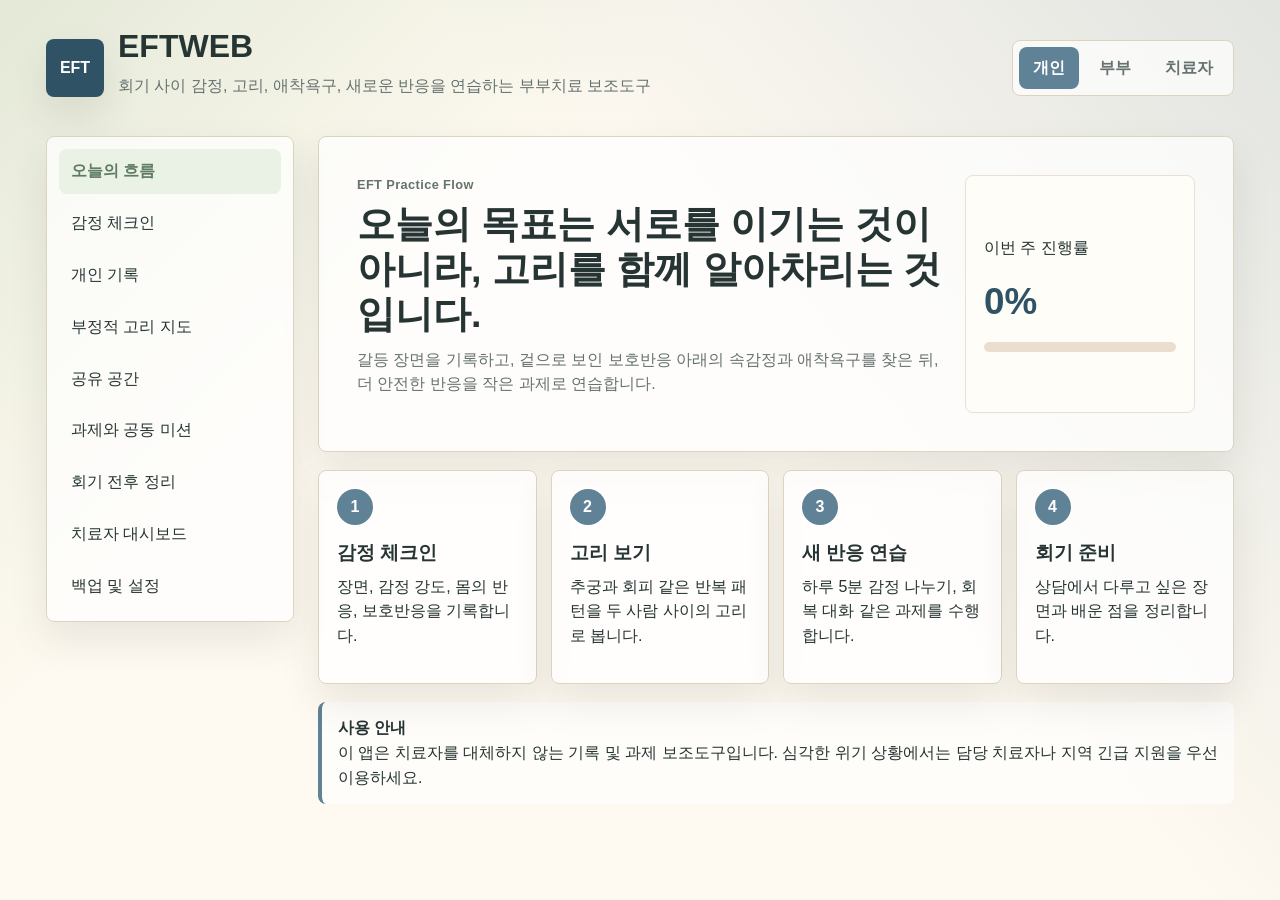
==== EFTWEB_v2/index.html @ 2debea3d "Add EFTWEB v2 mobile bottom navigation" ====
<!doctype html>
<html lang="ko">
<head>
  <meta charset="utf-8">
  <meta name="viewport" content="width=device-width, initial-scale=1">
  <title>EFTWEB v1 - 정서중심 부부치료 보조도구</title>
  <link rel="stylesheet" href="style.css">
</head>
<body>
  <header class="topbar">
    <div class="brand">
      <div class="brand-badge" aria-hidden="true">EFT</div>
      <div>
        <h1>EFTWEB</h1>
        <p>회기 사이 감정, 고리, 애착욕구, 새로운 반응을 연습하는 부부치료 보조도구</p>
      </div>
    </div>

    <div class="role-switcher" aria-label="사용자 역할 선택">
      <button class="role-button active" type="button" data-role="personal">개인</button>
      <button class="role-button" type="button" data-role="couple">부부</button>
      <button class="role-button" type="button" data-role="therapist">치료자</button>
    </div>
  </header>

  <main class="layout">
    <nav class="side-nav" aria-label="앱 메뉴">
      <button class="nav-item active" type="button" data-view="home">오늘의 흐름</button>
      <button class="nav-item" type="button" data-view="checkin">감정 체크인</button>
      <button class="nav-item" type="button" data-view="records">개인 기록</button>
      <button class="nav-item" type="button" data-view="cycle">부정적 고리 지도</button>
      <button class="nav-item" type="button" data-view="share">공유 공간</button>
      <button class="nav-item" type="button" data-view="missions">과제와 공동 미션</button>
      <button class="nav-item" type="button" data-view="sessions">회기 전후 정리</button>
      <button class="nav-item" type="button" data-view="dashboard">치료자 대시보드</button>
      <button class="nav-item" type="button" data-view="settings">백업 및 설정</button>
    </nav>

    <section class="workspace">
      <section class="view active" id="home">
        <div class="hero">
          <div>
            <p class="eyebrow">EFT Practice Flow</p>
            <h2>오늘의 목표는 서로를 이기는 것이 아니라, 고리를 함께 알아차리는 것입니다.</h2>
            <p>갈등 장면을 기록하고, 겉으로 보인 보호반응 아래의 속감정과 애착욕구를 찾은 뒤, 더 안전한 반응을 작은 과제로 연습합니다.</p>
          </div>
          <div class="hero-card">
            <span>이번 주 진행률</span>
            <strong id="homeProgress">0%</strong>
            <div class="progress-track"><div id="homeProgressBar"></div></div>
          </div>
        </div>

        <div class="flow-grid">
          <button class="flow-card" type="button" data-jump="checkin">
            <span>1</span>
            <h3>감정 체크인</h3>
            <p>장면, 감정 강도, 몸의 반응, 보호반응을 기록합니다.</p>
          </button>
          <button class="flow-card" type="button" data-jump="cycle">
            <span>2</span>
            <h3>고리 보기</h3>
            <p>추궁과 회피 같은 반복 패턴을 두 사람 사이의 고리로 봅니다.</p>
          </button>
          <button class="flow-card" type="button" data-jump="missions">
            <span>3</span>
            <h3>새 반응 연습</h3>
            <p>하루 5분 감정 나누기, 회복 대화 같은 과제를 수행합니다.</p>
          </button>
          <button class="flow-card" type="button" data-jump="sessions">
            <span>4</span>
            <h3>회기 준비</h3>
            <p>상담에서 다루고 싶은 장면과 배운 점을 정리합니다.</p>
          </button>
        </div>

        <div class="notice compact">
          <strong>사용 안내</strong>
          <p>이 앱은 치료자를 대체하지 않는 기록 및 과제 보조도구입니다. 심각한 위기 상황에서는 담당 치료자나 지역 긴급 지원을 우선 이용하세요.</p>
        </div>
      </section>

      <section class="view" id="checkin">
        <div class="section-head">
          <p class="eyebrow">Emotion Check-in</p>
          <h2>오늘 관계에서 올라온 감정을 단계별로 기록합니다.</h2>
          <p>겉반응을 비난하기보다, 그 반응이 지키려 했던 마음을 찾는 흐름입니다.</p>
        </div>

        <form class="panel step-form" id="checkinForm">
          <div class="step active" data-step="1">
            <h3>1. 장면과 감정</h3>
            <div class="form-grid">
              <label>작성자
                <select name="author" required>
                  <option value="나">나</option>
                  <option value="배우자 A">배우자 A</option>
                  <option value="배우자 B">배우자 B</option>
                </select>
              </label>
              <label>관계 날씨
                <select name="weather">
                  <option>조심스러움</option>
                  <option>가까움</option>
                  <option>거리감</option>
                  <option>긴장감</option>
                  <option>회복 중</option>
                </select>
              </label>
              <label class="span-2">갈등 또는 감정이 움직인 장면
                <textarea name="scene" required placeholder="언제, 어디서, 어떤 말이나 행동 때문에 감정이 커졌나요?"></textarea>
              </label>
              <label>주된 감정
                <input name="emotion" required placeholder="예: 서운함, 외로움, 불안, 수치심">
              </label>
              <label>감정 강도 <output id="intensityLabel">5</output>/10
                <input name="intensity" id="intensityInput" type="range" min="1" max="10" value="5">
              </label>
              <label class="span-2">몸의 반응
                <input name="body" placeholder="예: 가슴이 답답함, 어깨가 굳음, 목이 메임">
              </label>
            </div>
          </div>

          <div class="step" data-step="2">
            <h3>2. 보호반응 아래의 속마음</h3>
            <div class="form-grid">
              <label>겉으로 보인 보호반응
                <select name="protective">
                  <option>따지고 확인했다</option>
                  <option>비난하거나 공격했다</option>
                  <option>설명하고 방어했다</option>
                  <option>침묵하거나 물러났다</option>
                  <option>달래고 맞추려 했다</option>
                  <option>괜찮은 척했다</option>
                </select>
              </label>
              <label>그때의 자동 생각
                <input name="thought" placeholder="예: 또 나는 혼자인가 봐">
              </label>
              <label class="span-2">그 아래의 일차정서
                <textarea name="primary" placeholder="예: 사실은 내가 중요하지 않은 사람처럼 느껴져서 무서웠다"></textarea>
              </label>
              <label class="span-2">배우자에게 바랐던 반응
                <textarea name="need" placeholder="예: 잠깐 멈추고 내 마음을 들어주길 바랐다"></textarea>
              </label>
            </div>
          </div>

          <div class="step" data-step="3">
            <h3>3. 새롭게 시도할 반응</h3>
            <div class="form-grid">
              <label class="span-2">다음번에 시도할 더 안전한 표현
                <textarea name="newResponse" placeholder="예: 당신 탓이라고 말하기보다, 지금 내가 멀어진 느낌이 들어 불안하다고 말해보기"></textarea>
              </label>
              <fieldset class="share-box span-2">
                <legend>공유 범위</legend>
                <label><input type="checkbox" name="sharePartner"> 배우자와 공유</label>
                <label><input type="checkbox" name="shareTherapist"> 치료자와 공유</label>
              </fieldset>
              <p class="share-note span-2">공유는 나중에 개인 기록 화면에서 언제든 변경할 수 있습니다.</p>
            </div>
          </div>

          <div class="form-actions">
            <button class="secondary-button" id="prevStep" type="button">이전</button>
            <button class="secondary-button" id="nextStep" type="button">다음</button>
            <button class="primary-button hidden" id="saveCheckin" type="submit">체크인 저장</button>
          </div>
        </form>
      </section>

      <section class="view" id="records">
        <div class="section-head">
          <p class="eyebrow">Private Records</p>
          <h2>개인 기록 공간</h2>
          <p>기록은 기본적으로 나의 공간에 저장됩니다. 필요할 때만 공유 범위를 바꿀 수 있습니다.</p>
        </div>
        <div class="toolbar">
          <select id="recordFilter" aria-label="기록 필터">
            <option value="all">전체</option>
            <option value="private">나만 보기</option>
            <option value="partner">배우자 공유</option>
            <option value="therapist">치료자 공유</option>
          </select>
          <input id="recordSearch" placeholder="감정, 장면, 욕구 검색">
        </div>
        <div class="card-list" id="recordList"></div>
      </section>

      <section class="view" id="cycle">
        <div class="section-head">
          <p class="eyebrow">Negative Cycle Map</p>
          <h2>우리의 부정적 고리 지도</h2>
          <p>두 사람의 겉반응이 서로의 두려움을 자극하는 방식을 한 화면에 정리합니다.</p>
        </div>

        <form class="panel" id="cycleForm">
          <div class="cycle-editor">
            <div>
              <h3>배우자 A</h3>
              <label>겉반응<input name="aAction" placeholder="예: 따지고 확인한다"></label>
              <label>속감정<textarea name="aPrimary" placeholder="예: 나는 중요하지 않은 것 같아 외롭다"></textarea></label>
              <label>애착욕구<input name="aNeed" placeholder="예: 나를 선택한다는 확신"></label>
              <label>새 반응<input name="aNew" placeholder="예: 불안을 부드럽게 말하기"></label>
            </div>
            <div>
              <h3>배우자 B</h3>
              <label>겉반응<input name="bAction" placeholder="예: 침묵하고 피한다"></label>
              <label>속감정<textarea name="bPrimary" placeholder="예: 또 실패할까 봐 두렵다"></textarea></label>
              <label>애착욕구<input name="bNeed" placeholder="예: 비난받지 않고 다가갈 안전감"></label>
              <label>새 반응<input name="bNew" placeholder="예: 잠깐 시간이 필요하다고 말하고 돌아오기"></label>
            </div>
          </div>
          <button class="primary-button" type="submit">고리 지도 저장</button>
        </form>
        <div id="cycleMap" class="cycle-map"></div>
      </section>

      <section class="view" id="share">
        <div class="section-head">
          <p class="eyebrow">Shared Room</p>
          <h2>공유 공간</h2>
          <p>배우자와 공유하기로 선택한 기록만 모아 봅니다. 반박보다 이해를 먼저 연습하는 공간입니다.</p>
        </div>
        <div class="conversation-guide">
          <span>읽기 문장</span>
          <strong>“내가 들은 바로는, 그때 당신은 ... 느꼈다는 거구나.”</strong>
        </div>
        <div class="card-list" id="sharedList"></div>
      </section>

      <section class="view" id="missions">
        <div class="section-head">
          <p class="eyebrow">Missions</p>
          <h2>치료 과제와 공동 미션</h2>
          <p>개인 알아차림 과제와 부부 공동 대화를 회기 사이에 작게 실천합니다.</p>
        </div>

        <form class="panel mission-form" id="missionForm">
          <input name="title" required placeholder="치료자가 제안한 새 과제">
          <select name="type">
            <option value="개인">개인</option>
            <option value="공동">공동</option>
          </select>
          <input name="due" type="date" aria-label="마감일">
          <button class="primary-button" type="submit">과제 추가</button>
        </form>
        <div class="mission-board" id="missionList"></div>
      </section>

      <section class="view" id="sessions">
        <div class="section-head">
          <p class="eyebrow">Session Notes</p>
          <h2>회기 전후 정리</h2>
          <p>상담 전에는 다루고 싶은 장면을, 상담 후에는 새롭게 이해한 감정과 연습할 반응을 정리합니다.</p>
        </div>

        <form class="panel form-grid" id="sessionForm">
          <label>구분
            <select name="kind">
              <option value="회기 전">회기 전</option>
              <option value="회기 후">회기 후</option>
            </select>
          </label>
          <label>회기 날짜
            <input name="date" type="date" required>
          </label>
          <label class="span-2">지난주 힘들었던 장면 / 새롭게 알게 된 감정
            <textarea name="scene" required></textarea>
          </label>
          <label class="span-2">회기에서 다루고 싶은 주제 / 배우자에 대해 이해한 점
            <textarea name="insight"></textarea>
          </label>
          <label class="span-2">이번 주 연습할 반응 / 치료자 과제
            <textarea name="practice"></textarea>
          </label>
          <button class="primary-button span-2" type="submit">회기 메모 저장</button>
        </form>
        <div class="card-list" id="sessionList"></div>
      </section>

      <section class="view" id="dashboard">
        <div class="section-head">
          <p class="eyebrow">Therapist Dashboard</p>
          <h2>치료자 대시보드</h2>
          <p>공유된 기록, 고리 지도, 미션 수행 상태, 회기 메모를 회기 준비용으로 확인합니다.</p>
        </div>
        <div class="stats-grid" id="statsGrid"></div>
        <div class="dashboard-grid">
          <article class="panel">
            <h3>최근 공유 체크인</h3>
            <div id="dashCheckins"></div>
          </article>
          <article class="panel">
            <h3>고리 핵심</h3>
            <div id="dashCycle"></div>
          </article>
          <article class="panel">
            <h3>미션 상태</h3>
            <div id="dashMissions"></div>
          </article>
          <article class="panel">
            <h3>회기 메모</h3>
            <div id="dashSessions"></div>
          </article>
        </div>
      </section>

      <section class="view" id="settings">
        <div class="section-head">
          <p class="eyebrow">Backup</p>
          <h2>백업 및 설정</h2>
          <p>현재 브라우저의 localStorage에 저장된 데이터를 내보내거나 복원합니다.</p>
        </div>
        <div class="settings-grid">
          <article class="panel">
            <h3>데이터 백업</h3>
            <p>JSON 파일로 저장해 치료자와 회기 준비 자료로 사용할 수 있습니다.</p>
            <button class="primary-button" id="exportBtn" type="button">JSON 내보내기</button>
          </article>
          <article class="panel">
            <h3>데이터 복원</h3>
            <p>이 앱에서 내보낸 JSON 파일을 다시 불러옵니다.</p>
            <input id="importFile" type="file" accept="application/json">
          </article>
          <article class="panel">
            <h3>프로토타입 안내</h3>
            <p>현재 버전은 실제 로그인, 서버 저장, 암호화가 없는 HTML 프로토타입입니다. 같은 브라우저 안에서만 데이터가 유지됩니다.</p>
          </article>
        </div>
      </section>
    </section>
  </main>

  <nav class="bottom-nav" aria-label="모바일 빠른 메뉴">
    <button class="bottom-item active" type="button" data-view="home">
      <span aria-hidden="true">⌂</span>
      <strong>홈</strong>
    </button>
    <button class="bottom-item" type="button" data-view="checkin">
      <span aria-hidden="true">＋</span>
      <strong>체크인</strong>
    </button>
    <button class="bottom-item" type="button" data-view="records">
      <span aria-hidden="true">☰</span>
      <strong>기록</strong>
    </button>
    <button class="bottom-item" type="button" data-view="cycle">
      <span aria-hidden="true">↔</span>
      <strong>고리</strong>
    </button>
    <button class="bottom-item" type="button" data-view="missions">
      <span aria-hidden="true">✓</span>
      <strong>미션</strong>
    </button>
  </nav>

  <template id="emptyTemplate">
    <div class="empty-state">아직 저장된 내용이 없습니다.</div>
  </template>

  <script src="script.js"></script>
</body>
</html>
---- EFTWEB_v2/style.css ----
:root {
  --ivory: #fffaf1;
  --paper: #fffdf8;
  --beige: #efe2d0;
  --sage: #c9d8bd;
  --green: #607b63;
  --blue: #5f8297;
  --navy: #2f5365;
  --coral: #d98172;
  --coral-dark: #a95347;
  --ink: #263533;
  --muted: #65726f;
  --line: #ded2c1;
  --soft-line: #e9dfd2;
  --shadow: 0 18px 38px rgba(52, 62, 58, 0.11);
}

* {
  box-sizing: border-box;
}

body {
  margin: 0;
  min-height: 100vh;
  color: var(--ink);
  background:
    linear-gradient(135deg, rgba(201, 216, 189, 0.5), rgba(255, 250, 241, 0) 34%),
    linear-gradient(230deg, rgba(95, 130, 151, 0.18), rgba(255, 250, 241, 0) 42%),
    var(--ivory);
  font-family: "Segoe UI", "Apple SD Gothic Neo", "Malgun Gothic", sans-serif;
  line-height: 1.55;
}

button,
input,
select,
textarea {
  font: inherit;
}

button {
  cursor: pointer;
}

h1,
h2,
h3,
p {
  margin-top: 0;
}

h1 {
  margin-bottom: 2px;
  font-size: clamp(1.4rem, 2.6vw, 2rem);
}

h2 {
  margin-bottom: 10px;
  font-size: clamp(1.55rem, 3vw, 2.35rem);
  line-height: 1.2;
}

h3 {
  margin-bottom: 10px;
  line-height: 1.25;
}

.topbar {
  display: flex;
  align-items: center;
  justify-content: space-between;
  gap: 18px;
  padding: 22px clamp(16px, 4vw, 46px);
}

.brand {
  display: flex;
  align-items: center;
  gap: 14px;
}

.brand p,
.section-head p,
.hero p,
.panel p,
.muted {
  color: var(--muted);
}

.brand-badge {
  display: grid;
  width: 58px;
  height: 58px;
  place-items: center;
  flex: 0 0 auto;
  border-radius: 8px;
  color: white;
  background: var(--navy);
  font-weight: 800;
  box-shadow: var(--shadow);
}

.role-switcher {
  display: flex;
  gap: 6px;
  padding: 6px;
  border: 1px solid var(--line);
  border-radius: 8px;
  background: rgba(255, 255, 255, 0.72);
}

.role-button,
.nav-item,
.primary-button,
.secondary-button,
.small-button,
.flow-card {
  min-height: 42px;
  border-radius: 8px;
  border: 0;
}

.role-button {
  padding: 8px 14px;
  color: var(--muted);
  background: transparent;
  font-weight: 700;
}

.role-button.active {
  color: white;
  background: var(--blue);
}

.layout {
  display: grid;
  grid-template-columns: 248px minmax(0, 1fr);
  gap: 24px;
  padding: 0 clamp(16px, 4vw, 46px) 44px;
}

.side-nav {
  position: sticky;
  top: 18px;
  align-self: start;
  display: grid;
  gap: 7px;
  padding: 12px;
  border: 1px solid var(--line);
  border-radius: 8px;
  background: rgba(255, 255, 255, 0.74);
  box-shadow: var(--shadow);
}

.bottom-nav {
  display: none;
}

.nav-item {
  padding: 10px 12px;
  color: var(--ink);
  text-align: left;
  background: transparent;
}

.nav-item:hover,
.nav-item.active {
  background: #eaf1e5;
}

.nav-item.active {
  color: var(--green);
  font-weight: 800;
}

.workspace {
  min-width: 0;
}

.view {
  display: none;
}

.view.active {
  display: block;
}

.hero {
  display: grid;
  grid-template-columns: minmax(0, 1fr) 230px;
  gap: 18px;
  align-items: stretch;
  margin-bottom: 18px;
  padding: clamp(22px, 4vw, 38px);
  border: 1px solid var(--line);
  border-radius: 8px;
  background: rgba(255, 255, 255, 0.74);
  box-shadow: var(--shadow);
}

.hero-card {
  display: grid;
  align-content: center;
  gap: 12px;
  padding: 18px;
  border: 1px solid var(--soft-line);
  border-radius: 8px;
  background: var(--paper);
}

.hero-card strong {
  color: var(--navy);
  font-size: 2.3rem;
}

.progress-track {
  height: 10px;
  overflow: hidden;
  border-radius: 999px;
  background: #eadfce;
}

.progress-track div {
  width: 0;
  height: 100%;
  border-radius: inherit;
  background: var(--coral);
  transition: width 0.24s ease;
}

.eyebrow {
  margin-bottom: 7px;
  color: var(--green);
  font-size: 0.8rem;
  font-weight: 900;
  letter-spacing: 0.03em;
}

.flow-grid,
.stats-grid,
.settings-grid {
  display: grid;
  grid-template-columns: repeat(4, minmax(0, 1fr));
  gap: 14px;
}

.flow-card {
  display: block;
  min-height: 190px;
  padding: 18px;
  border: 1px solid var(--line);
  color: inherit;
  text-align: left;
  background: rgba(255, 255, 255, 0.78);
  box-shadow: var(--shadow);
}

.flow-card:hover,
.primary-button:hover,
.secondary-button:hover,
.small-button:hover {
  transform: translateY(-1px);
}

.flow-card span {
  display: grid;
  width: 36px;
  height: 36px;
  place-items: center;
  margin-bottom: 16px;
  border-radius: 50%;
  color: white;
  background: var(--blue);
  font-weight: 900;
}

.notice {
  margin-top: 18px;
  padding: 14px 16px;
  border-left: 4px solid var(--blue);
  border-radius: 8px;
  background: rgba(255, 255, 255, 0.66);
}

.notice.compact p {
  margin-bottom: 0;
}

.section-head {
  max-width: 820px;
  margin-bottom: 18px;
}

.panel,
.record-card,
.mission-card,
.stat-card,
.conversation-guide {
  border: 1px solid var(--line);
  border-radius: 8px;
  background: rgba(255, 255, 255, 0.82);
  box-shadow: var(--shadow);
}

.panel {
  padding: 20px;
}

.form-grid,
.cycle-editor,
.dashboard-grid {
  display: grid;
  grid-template-columns: repeat(2, minmax(0, 1fr));
  gap: 16px;
}

label {
  display: grid;
  gap: 7px;
  color: #3d4b48;
  font-weight: 800;
}

input,
select,
textarea {
  width: 100%;
  min-height: 44px;
  padding: 10px 12px;
  border: 1px solid #d8cbb9;
  border-radius: 8px;
  color: var(--ink);
  background: var(--paper);
  outline-color: var(--blue);
}

textarea {
  min-height: 104px;
  resize: vertical;
}

.span-2 {
  grid-column: span 2;
}

.step {
  display: none;
}

.step.active {
  display: block;
}

.form-actions,
.toolbar,
.card-actions,
.mission-form {
  display: flex;
  flex-wrap: wrap;
  gap: 10px;
  align-items: center;
}

.form-actions {
  justify-content: flex-end;
  margin-top: 18px;
}

.primary-button,
.secondary-button,
.small-button {
  transition: transform 0.16s ease, background 0.16s ease;
}

.primary-button {
  padding: 0 18px;
  color: white;
  background: var(--coral);
  box-shadow: 0 12px 24px rgba(217, 129, 114, 0.24);
}

.secondary-button,
.small-button {
  padding: 0 14px;
  border: 1px solid var(--line);
  color: var(--navy);
  background: var(--paper);
}

.small-button {
  min-height: 34px;
  padding: 5px 10px;
}

.hidden {
  display: none;
}

.share-box {
  display: flex;
  flex-wrap: wrap;
  gap: 16px;
  padding: 14px;
  border: 1px dashed var(--line);
  border-radius: 8px;
}

.share-box label {
  display: flex;
  align-items: center;
  gap: 8px;
}

.share-box input {
  width: auto;
  min-height: auto;
}

.share-note {
  margin: -6px 0 0;
  color: var(--muted);
  font-size: 0.92rem;
}

.toolbar {
  margin-bottom: 16px;
}

.toolbar select {
  max-width: 180px;
}

.toolbar input {
  max-width: 320px;
}

.card-list,
.mission-board {
  display: grid;
  gap: 14px;
}

.record-card,
.mission-card,
.stat-card,
.conversation-guide {
  padding: 16px;
}

.record-card header,
.mission-card header {
  display: flex;
  justify-content: space-between;
  gap: 12px;
  margin-bottom: 10px;
}

.record-card h3,
.mission-card h3 {
  margin-bottom: 4px;
}

.badge-row {
  display: flex;
  flex-wrap: wrap;
  gap: 7px;
  margin-top: 12px;
}

.badge {
  display: inline-flex;
  align-items: center;
  min-height: 28px;
  padding: 4px 9px;
  border-radius: 999px;
  color: var(--navy);
  background: #e5edf1;
  font-size: 0.82rem;
  font-weight: 800;
}

.badge.green {
  color: #425f46;
  background: #e8f1e2;
}

.badge.coral {
  color: var(--coral-dark);
  background: #fae4df;
}

.cycle-editor > div {
  display: grid;
  gap: 12px;
}

.cycle-map {
  display: grid;
  grid-template-columns: 1fr 110px 1fr;
  gap: 12px;
  align-items: stretch;
  margin-top: 18px;
}

.cycle-column,
.cycle-center {
  padding: 18px;
  border: 1px solid var(--line);
  border-radius: 8px;
  background: rgba(255, 255, 255, 0.82);
  box-shadow: var(--shadow);
}

.cycle-center {
  display: grid;
  place-items: center;
  color: var(--green);
  font-weight: 900;
  text-align: center;
}

.cycle-piece {
  margin-bottom: 12px;
  padding: 12px;
  border-left: 4px solid var(--sage);
  border-radius: 0 8px 8px 0;
  background: var(--paper);
}

.conversation-guide {
  display: grid;
  gap: 4px;
  margin-bottom: 16px;
  border-color: #d8e2cf;
}

.conversation-guide span {
  color: var(--green);
  font-weight: 900;
}

.mission-form input {
  flex: 1 1 220px;
}

.mission-form select,
.mission-form button {
  flex: 0 0 auto;
}

.mission-board {
  grid-template-columns: repeat(auto-fit, minmax(230px, 1fr));
}

.mission-card.done {
  border-color: var(--sage);
  background: #f4f8f0;
}

.stats-grid {
  grid-template-columns: repeat(4, minmax(0, 1fr));
  margin-bottom: 16px;
}

.stat-card span {
  color: var(--muted);
  font-weight: 800;
}

.stat-card strong {
  display: block;
  margin-top: 6px;
  color: var(--navy);
  font-size: 2rem;
}

.dashboard-grid {
  align-items: start;
}

.dashboard-grid ul,
.panel ul {
  padding-left: 20px;
}

.dashboard-grid li {
  margin-bottom: 8px;
}

.settings-grid {
  grid-template-columns: repeat(3, minmax(0, 1fr));
}

.empty-state {
  padding: 20px;
  border: 1px dashed var(--line);
  border-radius: 8px;
  color: var(--muted);
  background: rgba(255, 255, 255, 0.62);
}

.role-personal .couple-only,
.role-personal .therapist-only,
.role-couple .therapist-only {
  display: none;
}

@media (max-width: 980px) {
  .topbar {
    align-items: flex-start;
    flex-direction: column;
  }

  .layout {
    grid-template-columns: 1fr;
  }

  .side-nav {
    position: static;
    grid-template-columns: repeat(3, minmax(0, 1fr));
  }

  .hero,
  .dashboard-grid,
  .form-grid,
  .cycle-editor,
  .cycle-map {
    grid-template-columns: 1fr;
  }

  .flow-grid,
  .stats-grid,
  .settings-grid {
    grid-template-columns: repeat(2, minmax(0, 1fr));
  }

  .span-2 {
    grid-column: span 1;
  }

  .cycle-center {
    min-height: 74px;
  }
}

@media (max-width: 620px) {
  body {
    padding-bottom: 78px;
  }

  .brand {
    align-items: flex-start;
  }

  .brand-badge {
    width: 48px;
    height: 48px;
  }

  .role-switcher,
  .side-nav,
  .flow-grid,
  .stats-grid,
  .settings-grid {
    grid-template-columns: 1fr;
    width: 100%;
  }

  .role-switcher {
    display: grid;
  }

  .side-nav {
    display: none;
  }

  .flow-grid,
  .stats-grid,
  .settings-grid {
    display: grid;
  }

  .bottom-nav {
    position: fixed;
    right: 10px;
    bottom: 10px;
    left: 10px;
    z-index: 20;
    display: grid;
    grid-template-columns: repeat(5, minmax(0, 1fr));
    gap: 4px;
    padding: 7px;
    border: 1px solid rgba(222, 210, 193, 0.92);
    border-radius: 16px;
    background: rgba(255, 253, 248, 0.94);
    box-shadow: 0 14px 34px rgba(38, 53, 51, 0.18);
    backdrop-filter: blur(12px);
  }

  .bottom-item {
    display: grid;
    min-width: 0;
    min-height: 54px;
    place-items: center;
    gap: 2px;
    padding: 5px 2px;
    border: 0;
    border-radius: 12px;
    color: var(--muted);
    background: transparent;
  }

  .bottom-item span {
    font-size: 1.15rem;
    line-height: 1;
  }

  .bottom-item strong {
    font-size: 0.73rem;
    line-height: 1.1;
  }

  .bottom-item.active {
    color: white;
    background: var(--blue);
  }

  .toolbar,
  .mission-form,
  .form-actions {
    align-items: stretch;
    flex-direction: column;
  }

  .toolbar select,
  .toolbar input,
  .mission-form select,
  .mission-form button {
    max-width: none;
    width: 100%;
  }

  .record-card header,
  .mission-card header {
    flex-direction: column;
  }
}
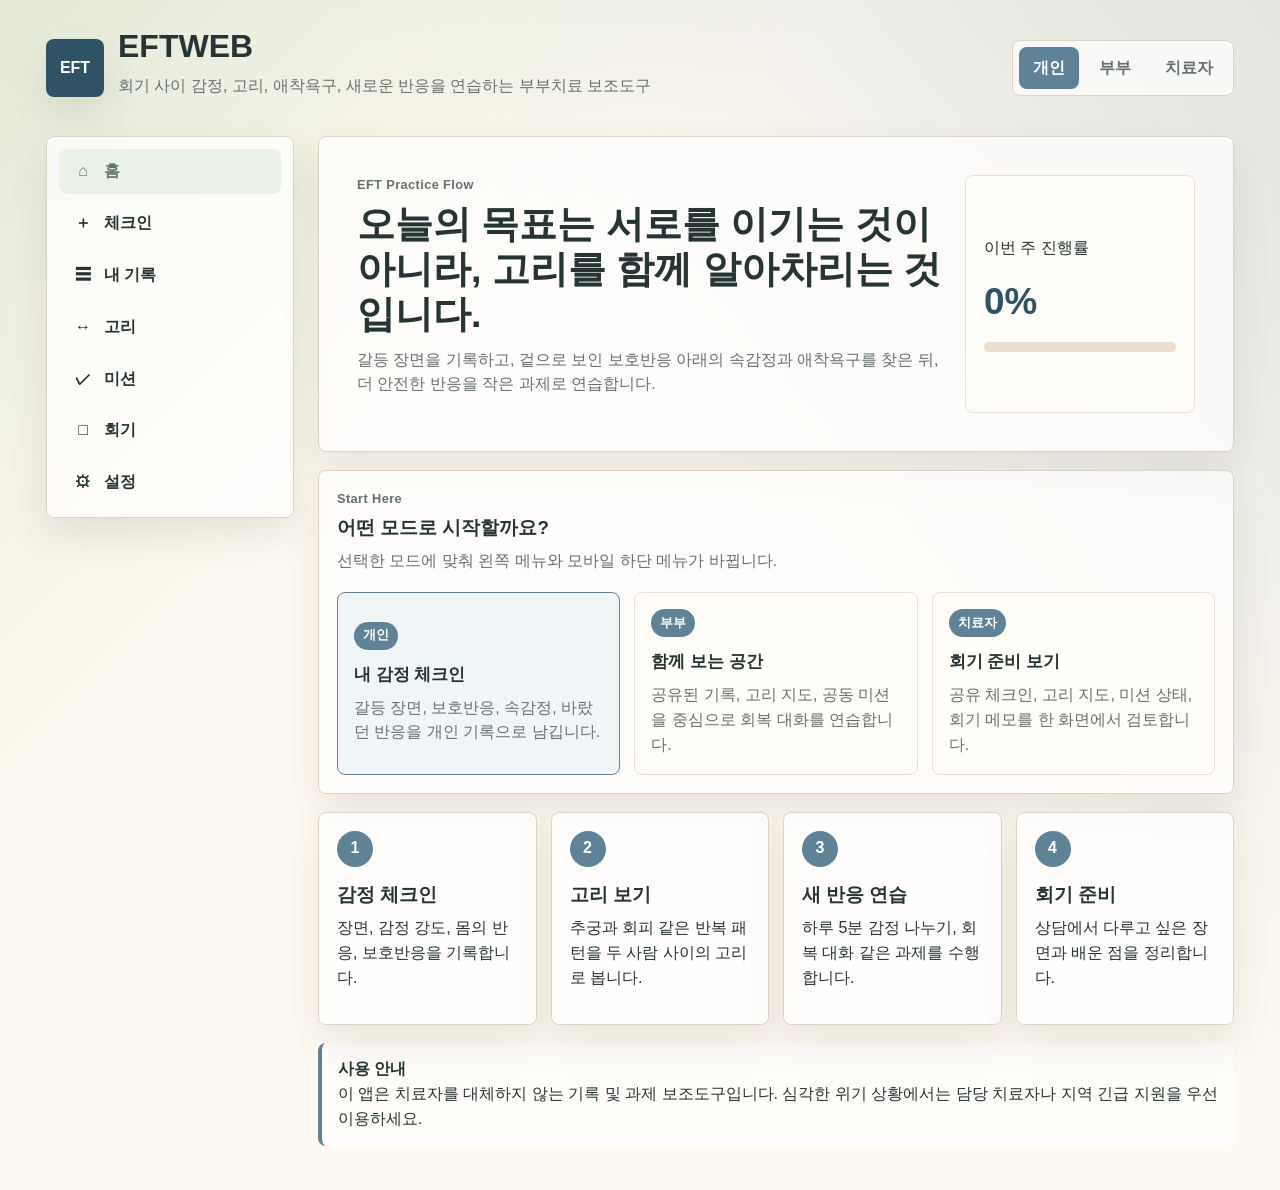
==== commit 3af80aa4: "Improve role onboarding and mobile navigation" ====
--- a/EFTWEB_v2/index.html
+++ b/EFTWEB_v2/index.html
@@ -3,7 +3,7 @@
 <head>
   <meta charset="utf-8">
   <meta name="viewport" content="width=device-width, initial-scale=1">
-  <title>EFTWEB v1 - 정서중심 부부치료 보조도구</title>
+  <title>EFTWEB v2 - 정서중심 부부치료 보조도구</title>
   <link rel="stylesheet" href="style.css">
 </head>
 <body>
@@ -16,7 +16,7 @@
       </div>
     </div>
 
-    <div class="role-switcher" aria-label="사용자 역할 선택">
+    <div class="role-switcher" aria-label="현재 사용 모드">
       <button class="role-button active" type="button" data-role="personal">개인</button>
       <button class="role-button" type="button" data-role="couple">부부</button>
       <button class="role-button" type="button" data-role="therapist">치료자</button>
@@ -24,16 +24,7 @@
   </header>
 
   <main class="layout">
-    <nav class="side-nav" aria-label="앱 메뉴">
-      <button class="nav-item active" type="button" data-view="home">오늘의 흐름</button>
-      <button class="nav-item" type="button" data-view="checkin">감정 체크인</button>
-      <button class="nav-item" type="button" data-view="records">개인 기록</button>
-      <button class="nav-item" type="button" data-view="cycle">부정적 고리 지도</button>
-      <button class="nav-item" type="button" data-view="share">공유 공간</button>
-      <button class="nav-item" type="button" data-view="missions">과제와 공동 미션</button>
-      <button class="nav-item" type="button" data-view="sessions">회기 전후 정리</button>
-      <button class="nav-item" type="button" data-view="dashboard">치료자 대시보드</button>
-      <button class="nav-item" type="button" data-view="settings">백업 및 설정</button>
+    <nav class="side-nav" id="sideNav" aria-label="현재 모드 메뉴">
     </nav>
 
     <section class="workspace">
@@ -48,6 +39,31 @@
             <span>이번 주 진행률</span>
             <strong id="homeProgress">0%</strong>
             <div class="progress-track"><div id="homeProgressBar"></div></div>
+          </div>
+        </div>
+
+        <div class="onboarding-panel">
+          <div class="section-head compact-head">
+            <p class="eyebrow">Start Here</p>
+            <h3>어떤 모드로 시작할까요?</h3>
+            <p>선택한 모드에 맞춰 왼쪽 메뉴와 모바일 하단 메뉴가 바뀝니다.</p>
+          </div>
+          <div class="role-card-grid">
+            <button class="role-start-card active" type="button" data-start-role="personal" data-start-view="checkin">
+              <span>개인</span>
+              <strong>내 감정 체크인</strong>
+              <p>갈등 장면, 보호반응, 속감정, 바랐던 반응을 개인 기록으로 남깁니다.</p>
+            </button>
+            <button class="role-start-card" type="button" data-start-role="couple" data-start-view="share">
+              <span>부부</span>
+              <strong>함께 보는 공간</strong>
+              <p>공유된 기록, 고리 지도, 공동 미션을 중심으로 회복 대화를 연습합니다.</p>
+            </button>
+            <button class="role-start-card" type="button" data-start-role="therapist" data-start-view="dashboard">
+              <span>치료자</span>
+              <strong>회기 준비 보기</strong>
+              <p>공유 체크인, 고리 지도, 미션 상태, 회기 메모를 한 화면에서 검토합니다.</p>
+            </button>
           </div>
         </div>
 
@@ -333,27 +349,7 @@
     </section>
   </main>
 
-  <nav class="bottom-nav" aria-label="모바일 빠른 메뉴">
-    <button class="bottom-item active" type="button" data-view="home">
-      <span aria-hidden="true">⌂</span>
-      <strong>홈</strong>
-    </button>
-    <button class="bottom-item" type="button" data-view="checkin">
-      <span aria-hidden="true">＋</span>
-      <strong>체크인</strong>
-    </button>
-    <button class="bottom-item" type="button" data-view="records">
-      <span aria-hidden="true">☰</span>
-      <strong>기록</strong>
-    </button>
-    <button class="bottom-item" type="button" data-view="cycle">
-      <span aria-hidden="true">↔</span>
-      <strong>고리</strong>
-    </button>
-    <button class="bottom-item" type="button" data-view="missions">
-      <span aria-hidden="true">✓</span>
-      <strong>미션</strong>
-    </button>
+  <nav class="bottom-nav" id="bottomNav" aria-label="모바일 빠른 메뉴">
   </nav>
 
   <template id="emptyTemplate">
--- a/EFTWEB_v2/style.css
+++ b/EFTWEB_v2/style.css
@@ -157,10 +157,19 @@
 }
 
 .nav-item {
+  display: grid;
+  grid-template-columns: 24px minmax(0, 1fr);
+  gap: 9px;
+  align-items: center;
   padding: 10px 12px;
   color: var(--ink);
   text-align: left;
   background: transparent;
+}
+
+.nav-item span {
+  font-weight: 900;
+  text-align: center;
 }
 
 .nav-item:hover,
@@ -237,11 +246,73 @@
 }
 
 .flow-grid,
+.role-card-grid,
 .stats-grid,
 .settings-grid {
   display: grid;
   grid-template-columns: repeat(4, minmax(0, 1fr));
   gap: 14px;
+}
+
+.onboarding-panel {
+  margin-bottom: 18px;
+  padding: 18px;
+  border: 1px solid var(--line);
+  border-radius: 8px;
+  background: rgba(255, 255, 255, 0.72);
+  box-shadow: var(--shadow);
+}
+
+.compact-head {
+  margin-bottom: 12px;
+}
+
+.role-card-grid {
+  grid-template-columns: repeat(3, minmax(0, 1fr));
+}
+
+.role-start-card {
+  min-height: 172px;
+  padding: 16px;
+  border: 1px solid var(--soft-line);
+  border-radius: 8px;
+  color: inherit;
+  text-align: left;
+  background: var(--paper);
+  transition: transform 0.16s ease, border 0.16s ease, background 0.16s ease;
+}
+
+.role-start-card:hover {
+  transform: translateY(-1px);
+}
+
+.role-start-card.active {
+  border-color: var(--blue);
+  background: #f0f6f7;
+}
+
+.role-start-card span {
+  display: inline-flex;
+  align-items: center;
+  min-height: 28px;
+  margin-bottom: 12px;
+  padding: 3px 9px;
+  border-radius: 999px;
+  color: white;
+  background: var(--blue);
+  font-size: 0.82rem;
+  font-weight: 900;
+}
+
+.role-start-card strong {
+  display: block;
+  margin-bottom: 8px;
+  font-size: 1.05rem;
+}
+
+.role-start-card p {
+  margin-bottom: 0;
+  color: var(--muted);
 }
 
 .flow-card {
@@ -629,6 +700,7 @@
   }
 
   .flow-grid,
+  .role-card-grid,
   .stats-grid,
   .settings-grid {
     grid-template-columns: repeat(2, minmax(0, 1fr));
@@ -660,6 +732,7 @@
   .role-switcher,
   .side-nav,
   .flow-grid,
+  .role-card-grid,
   .stats-grid,
   .settings-grid {
     grid-template-columns: 1fr;
@@ -675,6 +748,7 @@
   }
 
   .flow-grid,
+  .role-card-grid,
   .stats-grid,
   .settings-grid {
     display: grid;
@@ -725,6 +799,11 @@
     background: var(--blue);
   }
 
+  .bottom-item:disabled {
+    cursor: default;
+    opacity: 0.45;
+  }
+
   .toolbar,
   .mission-form,
   .form-actions {
